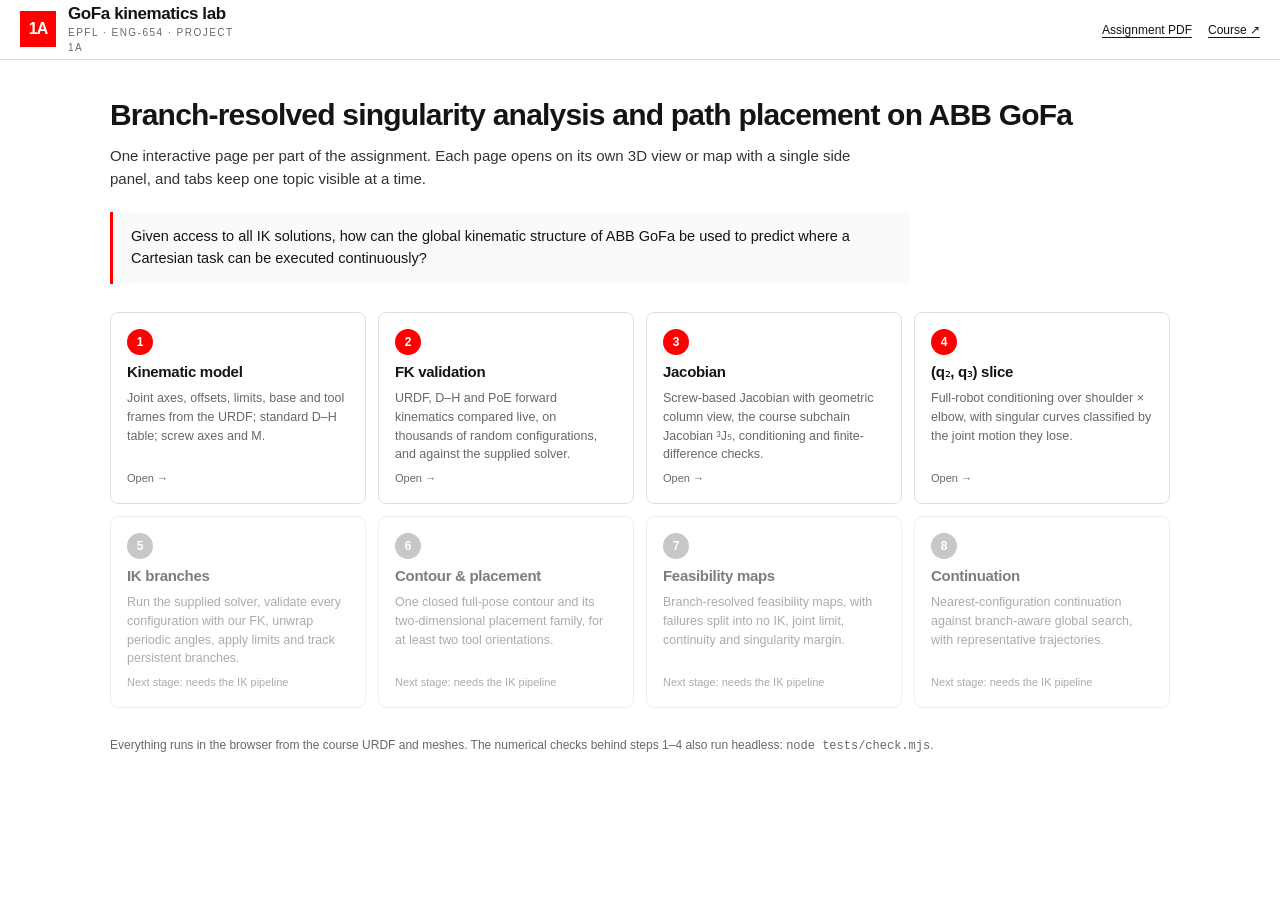
==== index.html @ 04ce92ba "GoFa kinematics lab: site skeleton and steps 1-4 (model, FK validation, Jacobian, q2-q3 slice) + ass" ====
<!doctype html>
<html lang="en">
<head>
  <meta charset="utf-8">
  <meta name="viewport" content="width=device-width, initial-scale=1">
  <title>GoFa kinematics lab · ENG-654 Project 1A</title>
  <link rel="icon" href="assets/icon.svg" type="image/svg+xml">
  <link rel="stylesheet" href="css/style.css">
</head>
<body>
<header class="top">
  <a class="brand" href="index.html"><span class="brand-mark">1A</span>
    <span><strong class="brand-name">GoFa kinematics lab</strong><span class="brand-subtitle">EPFL · ENG-654 · Project 1A</span></span></a>
  <nav class="top-links"><a href="docs/project_1A.pdf" target="_blank" rel="noopener">Assignment PDF</a><a href="https://epfl-lasa.github.io/eng-654/" target="_blank" rel="noopener">Course ↗</a></nav>
</header>
<main class="home">
  <h1>Branch-resolved singularity analysis and path placement on ABB GoFa</h1>
  <p class="lead">One interactive page per part of the assignment. Each page opens on its own 3D view or map with a single side panel, and tabs keep one topic visible at a time.</p>
  <div class="question">Given access to all IK solutions, how can the global kinematic structure of ABB GoFa be used to predict where a Cartesian task can be executed continuously?</div>
  <div class="grid-cards" id="cards"></div>
  <p class="note" style="margin-top:28px">Everything runs in the browser from the course URDF and meshes. The numerical checks behind steps 1–4 also run headless: <code>node tests/check.mjs</code>.</p>
</main>
<script type="module">
  import { STEPS } from './js/ui.js';
  const blurbs = {
    1: 'Joint axes, offsets, limits, base and tool frames from the URDF; standard D–H table; screw axes and M.',
    2: 'URDF, D–H and PoE forward kinematics compared live, on thousands of random configurations, and against the supplied solver.',
    3: 'Screw-based Jacobian with geometric column view, the course subchain Jacobian ³J₅, conditioning and finite-difference checks.',
    4: 'Full-robot conditioning over shoulder × elbow, with singular curves classified by the joint motion they lose.',
    5: 'Run the supplied solver, validate every configuration with our FK, unwrap periodic angles, apply limits and track persistent branches.',
    6: 'One closed full-pose contour and its two-dimensional placement family, for at least two tool orientations.',
    7: 'Branch-resolved feasibility maps, with failures split into no IK, joint limit, continuity and singularity margin.',
    8: 'Nearest-configuration continuation against branch-aware global search, with representative trajectories.',
  };
  document.getElementById('cards').innerHTML = STEPS.map((s) => `
    <${s.soon ? 'div' : 'a'} class="pcard ${s.soon ? 'soon' : ''}" ${s.soon ? '' : `href="pages/${s.file}"`}>
      <span class="n">${s.n}</span><h2>${s.title}</h2><p>${blurbs[s.n]}</p>
      <span class="tag">${s.soon ? 'Next stage: needs the IK pipeline' : 'Open →'}</span>
    </${s.soon ? 'div' : 'a'}>`).join('');
</script>
</body>
</html>
---- css/style.css ----
:root {
  color-scheme: light;
  --red: #ff0000;
  --red-dark: #d90000;
  --ink: #141414;
  --muted: #686868;
  --line: #dfdfdf;
  --soft: #f5f5f5;
  --panel: #ffffff;
  --gold: #d4a017;
  --ok: #1f8a4c;
  --bad: #d90000;
  --radius: 8px;
  font-family: Inter, "Helvetica Neue", Arial, sans-serif;
  font-synthesis: none;
}
* { box-sizing: border-box; }
[hidden] { display: none !important; }
html, body { margin: 0; }
body { color: var(--ink); background: #fff; font-size: 13px; line-height: 1.5; }
a { color: inherit; text-underline-offset: 3px; }
code, .mono { font-family: "SFMono-Regular", Consolas, "Liberation Mono", monospace; font-size: 12px; }
h1, h2, h3 { letter-spacing: -.3px; margin: 0; }
p { margin: 0 0 10px; }

button, .button {
  display: inline-flex; align-items: center; gap: 6px; min-height: 32px; padding: 6px 11px;
  border: 1px solid var(--line); border-radius: 5px; background: #fff; color: var(--ink);
  font: inherit; font-weight: 500; text-decoration: none; cursor: pointer; transition: background .12s, border-color .12s;
}
button:hover, .button:hover { border-color: #a3a3a3; background: #f7f7f7; }
.button.primary, button.primary { background: var(--red); border-color: var(--red); color: #fff; }
.button.primary:hover, button.primary:hover { background: var(--red-dark); border-color: var(--red-dark); }
button.on { border-color: var(--ink); background: var(--ink); color: #fff; }
:focus-visible { outline: 2px solid var(--red); outline-offset: 2px; }
select, input[type="number"] { font: inherit; border: 1px solid #d4d4d4; border-radius: 5px; padding: 5px 7px; background: #fff; }
input[type="checkbox"], input[type="range"] { accent-color: var(--red); }

/* ---------- header and steps */
.top { display: flex; align-items: center; justify-content: space-between; gap: 16px; height: 60px; padding: 0 20px; border-bottom: 1px solid var(--line); }
.brand { display: flex; gap: 12px; align-items: center; text-decoration: none; min-width: 0; }
.brand-mark { display: grid; place-items: center; flex: 0 0 36px; height: 36px; background: var(--red); color: #fff; font-weight: 700; font-size: 16px; letter-spacing: -1px; }
.brand-name { display: block; font-size: 17px; font-weight: 650; letter-spacing: -.4px; line-height: 1.2; }
.brand-subtitle { display: block; color: var(--muted); font-size: 10px; letter-spacing: 1.5px; text-transform: uppercase; }
.top-links { display: flex; gap: 16px; font-size: 12px; white-space: nowrap; }

.steps { display: flex; gap: 6px; padding: 10px 20px; border-bottom: 1px solid var(--line); overflow-x: auto; scrollbar-width: thin; }
.step { display: flex; align-items: center; gap: 8px; flex: 1 0 150px; min-width: 150px; padding: 7px 10px; border: 1px solid var(--line); border-radius: 6px; text-decoration: none; }
.step:hover { border-color: #a3a3a3; }
.step-n { display: grid; place-items: center; flex: 0 0 22px; height: 22px; border-radius: 50%; border: 1px solid #bdbdbd; font-weight: 600; font-size: 11px; }
.step-t { display: flex; flex-direction: column; min-width: 0; line-height: 1.25; }
.step-t strong { font-size: 12px; font-weight: 600; white-space: nowrap; }
.step-t small { color: var(--muted); font-size: 10.5px; white-space: nowrap; overflow: hidden; text-overflow: ellipsis; }
.step.current { border-color: var(--red); box-shadow: inset 0 0 0 1px var(--red); }
.step.current .step-n { background: var(--red); border-color: var(--red); color: #fff; }
.step.soon { opacity: .45; cursor: default; }

/* ---------- workspace: viewer + one panel */
.work { display: grid; grid-template-columns: minmax(0, 1fr) 440px; height: calc(100dvh - 60px - 63px); min-height: 520px; }
.view { position: relative; min-width: 0; background: linear-gradient(#fafafa, #f0f0f0); border-right: 1px solid var(--line); }
.view canvas { display: block; width: 100%; height: 100%; }
.view-tools { position: absolute; top: 12px; left: 12px; right: 12px; display: flex; flex-wrap: wrap; gap: 6px; pointer-events: none; }
.view-tools > * { pointer-events: auto; }
.view-tools .group { display: flex; gap: 0; background: #fff; border: 1px solid var(--line); border-radius: 6px; overflow: hidden; }
.view-tools .group button { border: 0; border-radius: 0; min-height: 28px; padding: 4px 9px; font-size: 12px; }
.view-tools .group button + button { border-left: 1px solid var(--line); }
.view-legend { position: absolute; left: 12px; bottom: 12px; display: flex; flex-wrap: wrap; gap: 10px; padding: 6px 10px; background: rgba(255,255,255,.9); border: 1px solid var(--line); border-radius: 6px; font-size: 11px; color: var(--muted); }
.dot { display: inline-block; width: 9px; height: 9px; border-radius: 50%; margin-right: 4px; vertical-align: -1px; }
.view-status { position: absolute; inset: 0; display: grid; place-items: center; color: var(--muted); }
.view-plot { position: absolute; inset: 0; padding: 56px 16px 16px; overflow: auto; background: #fff; }

.panel { display: flex; flex-direction: column; min-width: 0; min-height: 0; background: var(--panel); }
.panel-head { padding: 16px 18px 0; }
.panel-head .eyebrow { color: var(--red); font-size: 10px; font-weight: 600; letter-spacing: 1.4px; text-transform: uppercase; }
.panel-head h1 { font-size: 20px; font-weight: 650; margin: 2px 0 6px; }
.panel-head p { color: var(--muted); }
.tabs { display: flex; gap: 2px; padding: 0 18px; border-bottom: 1px solid var(--line); }
.tabs button { border: 0; border-bottom: 2px solid transparent; border-radius: 0; background: none; padding: 9px 10px 8px; color: var(--muted); font-weight: 550; }
.tabs button:hover { background: none; color: var(--ink); }
.tabs button.active { color: var(--ink); border-bottom-color: var(--red); }
.panel-body { flex: 1; overflow: auto; padding: 16px 18px 20px; }
.panel-foot { display: flex; justify-content: space-between; gap: 8px; padding: 10px 18px; border-top: 1px solid var(--line); }

.card { border: 1px solid var(--line); border-radius: var(--radius); padding: 12px 14px; margin-bottom: 12px; }
.card h3 { font-size: 13px; font-weight: 650; margin-bottom: 6px; }
.card .sub { color: var(--muted); font-size: 12px; }
.label { color: #555; font-size: 10px; font-weight: 600; letter-spacing: 1.2px; text-transform: uppercase; margin: 14px 0 6px; }
.label:first-child { margin-top: 0; }
.note { color: var(--muted); font-size: 12px; }
.callout { border-left: 3px solid var(--red); background: #fff6f6; padding: 8px 12px; border-radius: 0 6px 6px 0; margin: 10px 0; font-size: 12.5px; }
.row { display: flex; gap: 8px; align-items: center; flex-wrap: wrap; }
.chips { display: flex; flex-wrap: wrap; gap: 6px; }
.chip { display: inline-flex; gap: 5px; align-items: center; padding: 3px 8px; border-radius: 999px; background: var(--soft); font-size: 11.5px; }
.pass { color: var(--ok); font-weight: 600; }
.fail { color: var(--bad); font-weight: 600; }
.toggle { display: flex; gap: 7px; align-items: center; padding: 3px 0; cursor: pointer; }

/* ---------- tables */
table { border-collapse: collapse; width: 100%; font-size: 12px; }
th, td { padding: 5px 6px; border-bottom: 1px solid #eee; text-align: right; white-space: nowrap; }
th { color: var(--muted); font-weight: 600; font-size: 11px; }
th:first-child, td:first-child { text-align: left; }
.mat td { font-family: "SFMono-Regular", Consolas, monospace; font-size: 11.5px; }
.mat .hl { background: #fff1f1; }
.mat .zero { color: #bbb; }
.mat .block { background: #f4f7ff; }
.scroll-x { overflow-x: auto; }

/* ---------- sliders */
.sliders { display: grid; gap: 4px; }
.slider { display: grid; grid-template-columns: 26px 1fr 58px; gap: 8px; align-items: center; }
.slider-name { font-weight: 600; }
.slider input { width: 100%; }
.slider output { font-family: "SFMono-Regular", Consolas, monospace; font-size: 11.5px; text-align: right; color: var(--muted); }

/* ---------- metric tiles */
.tiles { display: grid; grid-template-columns: repeat(auto-fit, minmax(110px, 1fr)); gap: 8px; margin-bottom: 12px; }
.tile { border: 1px solid var(--line); border-radius: 6px; padding: 8px 10px; }
.tile small { display: block; color: var(--muted); font-size: 10.5px; }
.tile b { font-size: 16px; font-weight: 650; font-variant-numeric: tabular-nums; }

/* ---------- home page */
.home { max-width: 1100px; margin: 0 auto; padding: 32px 20px 60px; }
.home h1 { font-size: 30px; font-weight: 700; letter-spacing: -.8px; margin-bottom: 8px; }
.home .lead { font-size: 15px; color: #333; max-width: 760px; }
.question { margin: 22px 0 28px; padding: 14px 18px; border-left: 3px solid var(--red); background: #fafafa; font-size: 14.5px; max-width: 800px; }
.grid-cards { display: grid; grid-template-columns: repeat(auto-fill, minmax(240px, 1fr)); gap: 12px; }
.pcard { display: flex; flex-direction: column; gap: 6px; padding: 16px; border: 1px solid var(--line); border-radius: var(--radius); text-decoration: none; min-height: 150px; }
a.pcard:hover { border-color: var(--red); }
.pcard .n { display: grid; place-items: center; width: 26px; height: 26px; border-radius: 50%; background: var(--red); color: #fff; font-weight: 650; font-size: 12px; }
.pcard.soon { opacity: .55; }
.pcard.soon .n { background: #9a9a9a; }
.pcard h2 { font-size: 15px; font-weight: 650; }
.pcard p { color: var(--muted); font-size: 12.5px; margin: 0; }
.pcard .tag { margin-top: auto; font-size: 11px; color: var(--muted); }

.katex { font-size: 1.02em; }
.katex-display { margin: .5em 0; overflow-x: auto; overflow-y: hidden; }

@media (max-width: 980px) {
  .work { grid-template-columns: 1fr; height: auto; }
  .view { height: 58vh; border-right: 0; border-bottom: 1px solid var(--line); }
  .panel-body { overflow: visible; }
  .top-links a:first-child { display: none; }
}

/* ---------- floating joint dock over the viewer */
.dock { position: absolute; right: 12px; bottom: 12px; width: 270px; background: rgba(255,255,255,.96); border: 1px solid var(--line); border-radius: 8px; box-shadow: 0 4px 16px rgba(0,0,0,.06); }
.dock summary { cursor: pointer; padding: 8px 12px; font-weight: 600; font-size: 12px; list-style: none; display: flex; justify-content: space-between; }
.dock summary::after { content: "▾"; color: var(--muted); }
.dock[open] summary::after { content: "▴"; }
.dock .dock-body { padding: 0 12px 10px; }
.colpick { display: grid; grid-template-columns: repeat(6, 1fr); gap: 4px; margin-bottom: 10px; }
.colpick button { justify-content: center; padding: 4px 0; min-height: 28px; }
@media (max-width: 980px) { .dock { position: static; width: auto; margin: 8px; } .view-legend { display: none; } }

/* ---------- slice page */
.heat { position: absolute; inset: 0; }
.heat canvas { display: block; width: 100%; height: 100%; cursor: crosshair; }
.inset { position: absolute; top: 56px; right: 12px; width: 260px; height: 230px; background: linear-gradient(#fafafa, #efefef); border: 1px solid var(--line); border-radius: 8px; overflow: hidden; }
.inset .cap { position: absolute; left: 8px; top: 6px; font-size: 11px; color: var(--muted); z-index: 2; }
.progress { position: absolute; left: 50%; top: 50%; transform: translate(-50%,-50%); background: #fff; border: 1px solid var(--line); border-radius: 6px; padding: 8px 14px; font-size: 12px; }
.bar { display: grid; grid-template-columns: 28px 1fr 46px; gap: 6px; align-items: center; margin: 2px 0; font-size: 11.5px; }
.bar span.track { height: 9px; background: var(--soft); border-radius: 3px; overflow: hidden; }
.bar span.fill { display: block; height: 100%; }
select.full { width: 100%; }
@media (max-width: 980px) { .inset { width: 150px; height: 140px; top: 48px; } }
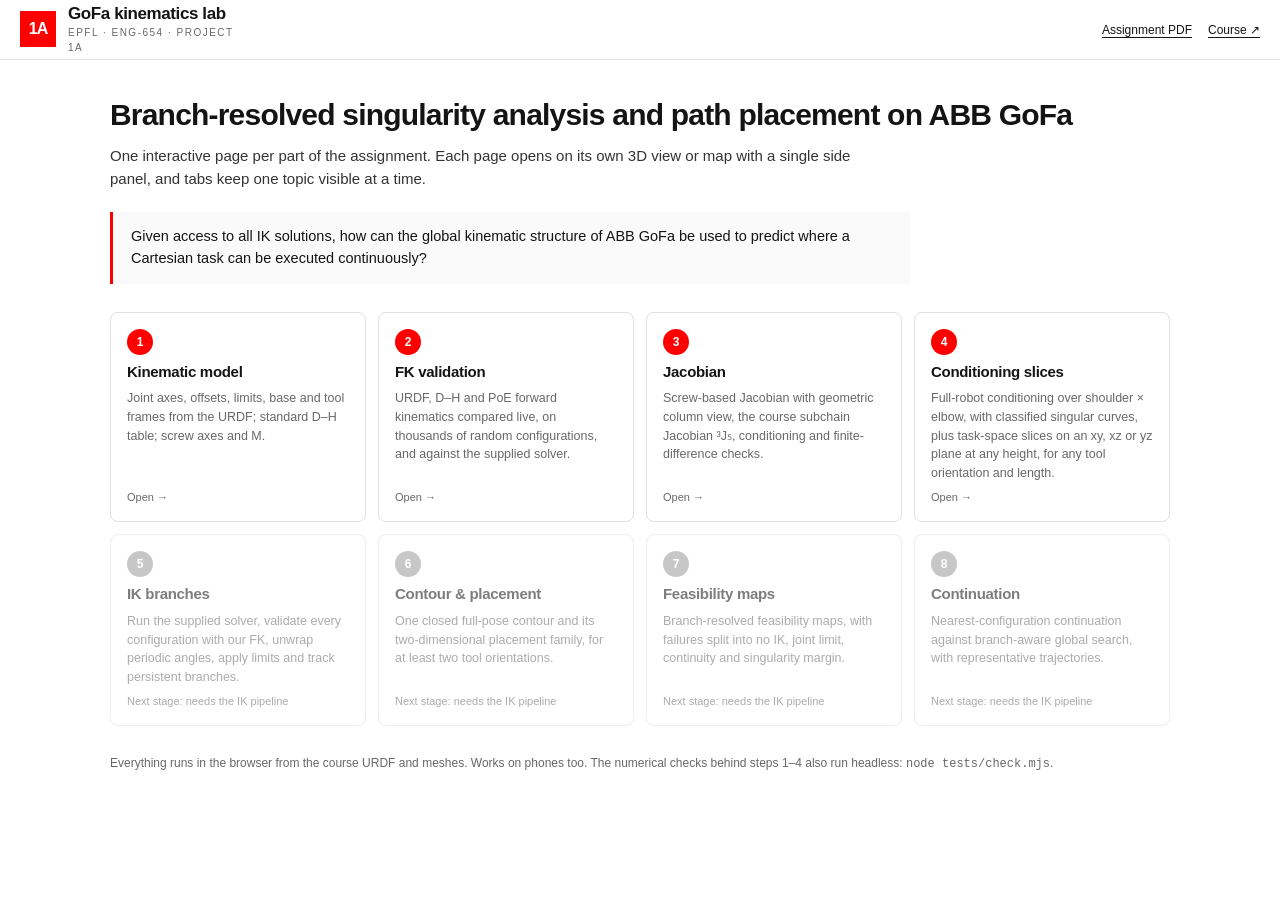
==== commit 3660eb3e: "Task-space plane slice (xy/xz/yz, offset, tool), browser IK, phone layout - js/ik.js: all-solutions " ====
--- a/index.html
+++ b/index.html
@@ -18,7 +18,7 @@
   <p class="lead">One interactive page per part of the assignment. Each page opens on its own 3D view or map with a single side panel, and tabs keep one topic visible at a time.</p>
   <div class="question">Given access to all IK solutions, how can the global kinematic structure of ABB GoFa be used to predict where a Cartesian task can be executed continuously?</div>
   <div class="grid-cards" id="cards"></div>
-  <p class="note" style="margin-top:28px">Everything runs in the browser from the course URDF and meshes. The numerical checks behind steps 1–4 also run headless: <code>node tests/check.mjs</code>.</p>
+  <p class="note" style="margin-top:28px">Everything runs in the browser from the course URDF and meshes. Works on phones too. The numerical checks behind steps 1–4 also run headless: <code>node tests/check.mjs</code>.</p>
 </main>
 <script type="module">
   import { STEPS } from './js/ui.js';
@@ -26,7 +26,7 @@
     1: 'Joint axes, offsets, limits, base and tool frames from the URDF; standard D–H table; screw axes and M.',
     2: 'URDF, D–H and PoE forward kinematics compared live, on thousands of random configurations, and against the supplied solver.',
     3: 'Screw-based Jacobian with geometric column view, the course subchain Jacobian ³J₅, conditioning and finite-difference checks.',
-    4: 'Full-robot conditioning over shoulder × elbow, with singular curves classified by the joint motion they lose.',
+    4: 'Full-robot conditioning over shoulder × elbow, with classified singular curves, plus task-space slices on an xy, xz or yz plane at any height, for any tool orientation and length.',
     5: 'Run the supplied solver, validate every configuration with our FK, unwrap periodic angles, apply limits and track persistent branches.',
     6: 'One closed full-pose contour and its two-dimensional placement family, for at least two tool orientations.',
     7: 'Branch-resolved feasibility maps, with failures split into no IK, joint limit, continuity and singularity margin.',
--- a/css/style.css
+++ b/css/style.css
@@ -165,3 +165,58 @@
 .bar span.fill { display: block; height: 100%; }
 select.full { width: 100%; }
 @media (max-width: 980px) { .inset { width: 150px; height: 140px; top: 48px; } }
+
+/* ---------- map pages: mode switch, segmented controls, solution table */
+.view-tools { z-index: 3; }
+.inset, .view-legend, .progress { z-index: 2; }
+.view-tools .group a { display: inline-flex; align-items: center; min-height: 28px; padding: 4px 10px; font-size: 12px; font-weight: 500; text-decoration: none; color: var(--ink); background: #fff; }
+.view-tools .group a + a { border-left: 1px solid var(--line); }
+.view-tools .group a:hover { background: #f7f7f7; }
+.view-tools .group a.on { background: var(--red); color: #fff; }
+.view-tools select { min-height: 30px; font-size: 12px; max-width: 100%; }
+.slider.wide { grid-template-columns: 90px 1fr 50px; }
+.seg { display: flex; border: 1px solid var(--line); border-radius: 6px; overflow: hidden; }
+.seg.wrap { flex-wrap: wrap; }
+.seg button { flex: 1 1 auto; justify-content: center; border: 0; border-radius: 0; min-height: 32px; padding: 5px 8px; font-size: 12px; }
+.seg button + button { border-left: 1px solid var(--line); }
+.seg + .slider, .seg + .note { margin-top: 8px; }
+table.sols td, table.sols th { padding: 4px 5px; font-size: 11.5px; font-variant-numeric: tabular-nums; }
+table.sols tr[data-i] { cursor: pointer; }
+table.sols tr[data-i]:hover td { background: #fafafa; }
+table.sols tr.sel td { background: #e9fbff; }
+table.sols tr.out td { color: #a0a0a0; text-decoration: line-through; }
+.heat canvas { touch-action: pan-y pinch-zoom; }
+
+/* ---------- phones and narrow screens */
+@media (max-width: 980px) {
+  .top { height: 52px; padding: 0 12px; }
+  .brand-name { font-size: 15px; }
+  .brand-subtitle { font-size: 9px; letter-spacing: 1px; }
+  .steps { padding: 8px 12px; }
+  .step { flex: 0 0 auto; min-width: 0; }
+  .step:not(.current) .step-t small { display: none; }
+  .panel-head { padding: 14px 14px 0; }
+  .panel-head h1 { font-size: 18px; }
+  .tabs { padding: 0 10px; overflow-x: auto; scrollbar-width: none; }
+  .tabs button { flex: 0 0 auto; }
+  .panel-body { padding: 14px 14px 18px; }
+  .panel-foot { padding: 10px 14px; }
+  .view-legend { display: flex; }
+  .view:not(.mapview) .view-legend { display: none; }
+  .home { padding: 20px 14px 40px; }
+  .home h1 { font-size: 23px; }
+  /* map pages: stack tools, map, legend and 3D inset instead of overlapping them */
+  .view.mapview { height: auto; display: flex; flex-direction: column; background: #fff; }
+  .mapview .view-tools { position: static; padding: 8px; }
+  .mapview .heat { position: relative; inset: auto; height: min(92vw, 62vh); }
+  .mapview .view-legend { position: static; margin: 6px 8px 0; }
+  .mapview .inset { position: relative; top: auto; right: auto; width: auto; height: 260px; margin: 8px; }
+  .mapview .progress { top: 40%; }
+  .slider { grid-template-columns: 26px 1fr 52px; }
+  .slider.wide { grid-template-columns: 78px 1fr 46px; }
+  input[type="range"] { min-height: 28px; }
+}
+@media (max-width: 980px) {
+  /* keep the joint dock inside the 3D view on phones (collapsed by default, scrolls when opened) */
+  .dock { position: absolute; left: 8px; right: 8px; bottom: 8px; width: auto; margin: 0; max-height: 55%; overflow: auto; z-index: 3; }
+}
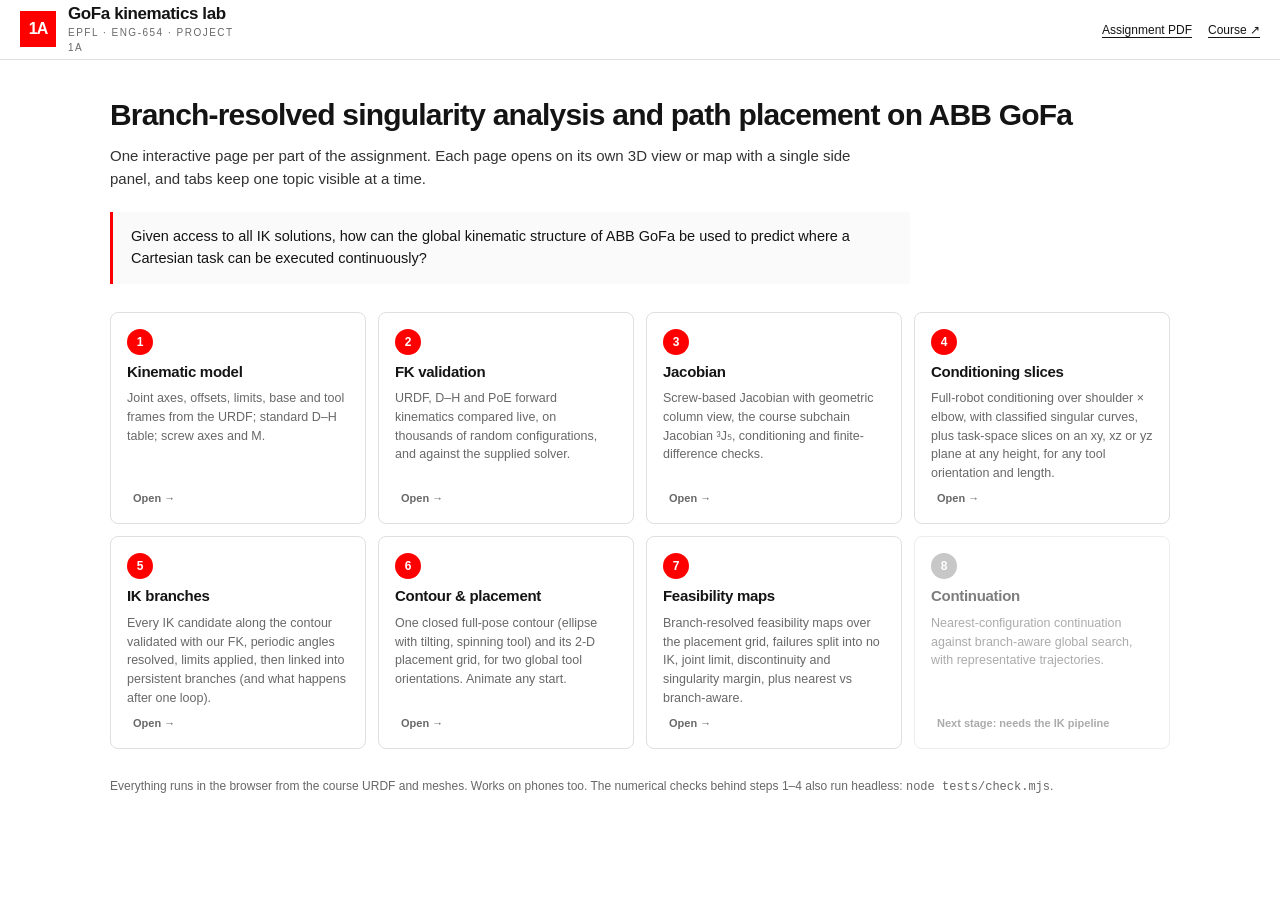
==== commit 62b7a296: "Steps 5-7: IK branches, contour & placement family, feasibility maps - js/tasks.js: closed full-pose" ====
--- a/index.html
+++ b/index.html
@@ -27,9 +27,9 @@
     2: 'URDF, D–H and PoE forward kinematics compared live, on thousands of random configurations, and against the supplied solver.',
     3: 'Screw-based Jacobian with geometric column view, the course subchain Jacobian ³J₅, conditioning and finite-difference checks.',
     4: 'Full-robot conditioning over shoulder × elbow, with classified singular curves, plus task-space slices on an xy, xz or yz plane at any height, for any tool orientation and length.',
-    5: 'Run the supplied solver, validate every configuration with our FK, unwrap periodic angles, apply limits and track persistent branches.',
-    6: 'One closed full-pose contour and its two-dimensional placement family, for at least two tool orientations.',
-    7: 'Branch-resolved feasibility maps, with failures split into no IK, joint limit, continuity and singularity margin.',
+    5: 'Every IK candidate along the contour validated with our FK, periodic angles resolved, limits applied, then linked into persistent branches (and what happens after one loop).',
+    6: 'One closed full-pose contour (ellipse with tilting, spinning tool) and its 2-D placement grid, for two global tool orientations. Animate any start.',
+    7: 'Branch-resolved feasibility maps over the placement grid, failures split into no IK, joint limit, discontinuity and singularity margin, plus nearest vs branch-aware.',
     8: 'Nearest-configuration continuation against branch-aware global search, with representative trajectories.',
   };
   document.getElementById('cards').innerHTML = STEPS.map((s) => `
--- a/css/style.css
+++ b/css/style.css
@@ -220,3 +220,19 @@
   /* keep the joint dock inside the 3D view on phones (collapsed by default, scrolls when opened) */
   .dock { position: absolute; left: 8px; right: 8px; bottom: 8px; width: auto; margin: 0; max-height: 55%; overflow: auto; z-index: 3; }
 }
+
+/* ---------- steps 5–7 */
+.field { display: grid; grid-template-columns: 24px 1fr; gap: 8px; align-items: center; margin-bottom: 6px; font-size: 12px; font-weight: 600; }
+.field select, select.full { width: 100%; min-height: 30px; font-size: 12px; }
+canvas.plot { display: block; width: 100%; height: 170px; margin-bottom: 6px; }
+table.starts td, table.starts th { padding: 4px 6px; font-size: 11.5px; white-space: nowrap; }
+table.starts tr[data-i] { cursor: pointer; }
+table.starts tr[data-i]:hover td { background: #fafafa; }
+table.starts tr.sel td { background: #e9fbff; }
+.tag { display: inline-block; padding: 1px 6px; border-radius: 9px; font-size: 10.5px; font-weight: 600; color: #fff; }
+.minimaps { display: grid; grid-template-columns: repeat(3, minmax(0, 1fr)); gap: 8px; padding: 0 12px 12px; }
+.minimap { border: 1px solid var(--line); border-radius: 6px; padding: 4px; background: #fff; cursor: pointer; }
+.minimap.on { outline: 2px solid var(--red); }
+.minimap canvas { display: block; width: 100%; aspect-ratio: 1; }
+.minimap small { display: block; font-size: 10px; color: var(--muted); padding: 2px 2px 0; white-space: nowrap; overflow: hidden; text-overflow: ellipsis; }
+@media (max-width: 980px) { .minimaps { grid-template-columns: repeat(2, minmax(0, 1fr)); padding: 0 8px 8px; } }
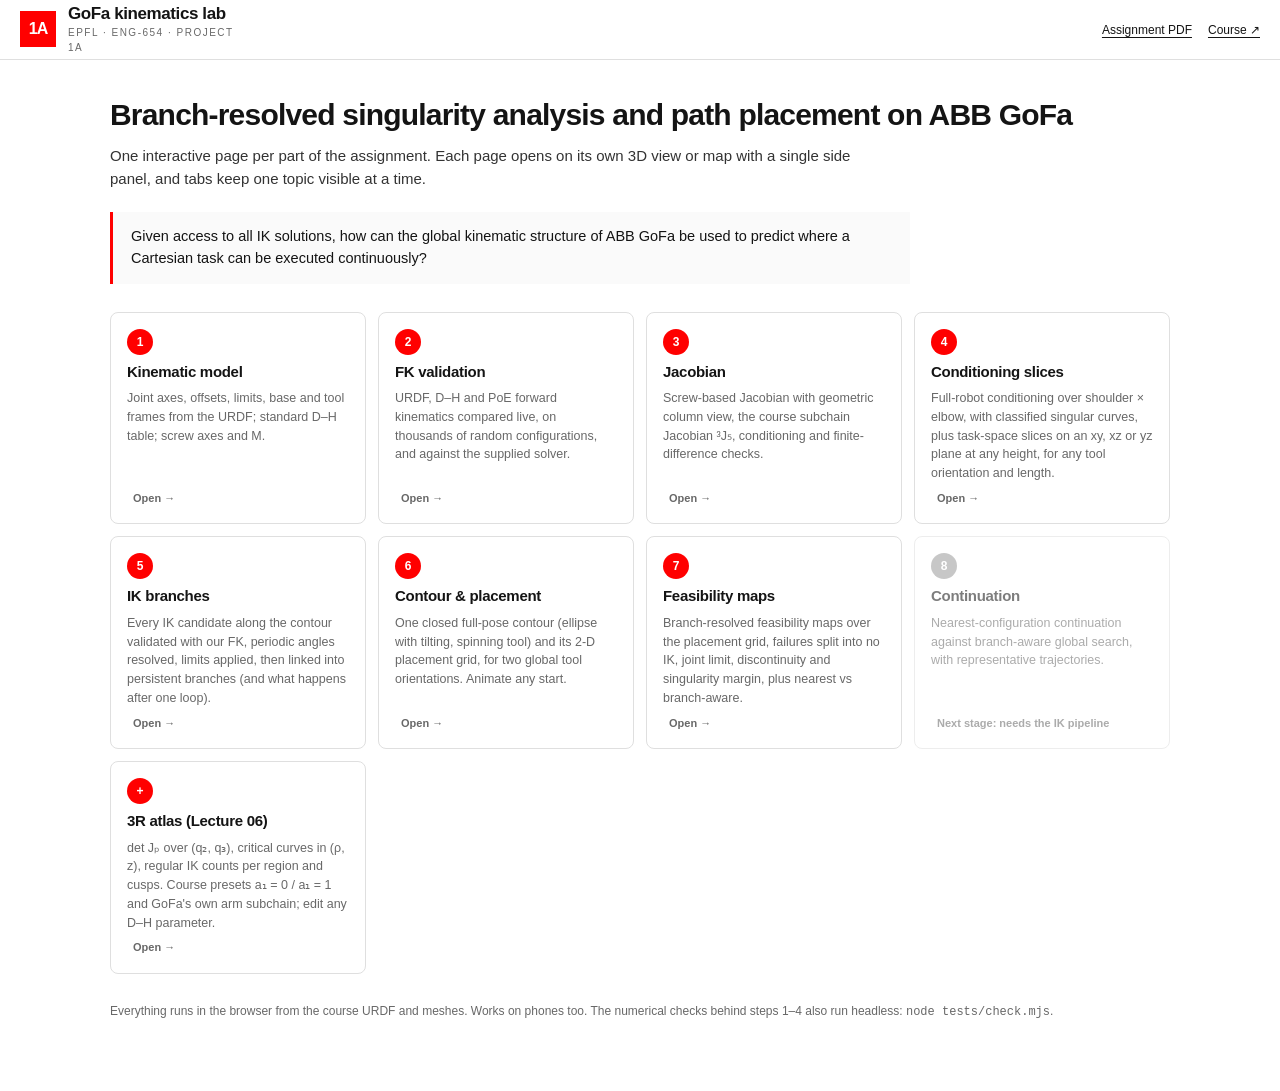
==== commit aed7d707: "Add 3R atlas page (Lecture 06): det Jp, critical curves, IK counts, cusps - js/atlas.js: general 3R " ====
--- a/index.html
+++ b/index.html
@@ -36,7 +36,11 @@
     <${s.soon ? 'div' : 'a'} class="pcard ${s.soon ? 'soon' : ''}" ${s.soon ? '' : `href="pages/${s.file}"`}>
       <span class="n">${s.n}</span><h2>${s.title}</h2><p>${blurbs[s.n]}</p>
       <span class="tag">${s.soon ? 'Next stage: needs the IK pipeline' : 'Open →'}</span>
-    </${s.soon ? 'div' : 'a'}>`).join('');
+    </${s.soon ? 'div' : 'a'}>`).join('') + `
+    <a class="pcard" href="pages/atlas.html">
+      <span class="n">+</span><h2>3R atlas (Lecture 06)</h2><p>det Jₚ over (q₂, q₃), critical curves in (ρ, z), regular IK counts per region and cusps. Course presets a₁ = 0 / a₁ = 1 and GoFa's own arm subchain; edit any D–H parameter.</p>
+      <span class="tag">Open →</span>
+    </a>`;
 </script>
 </body>
 </html>
--- a/css/style.css
+++ b/css/style.css
@@ -236,3 +236,21 @@
 .minimap canvas { display: block; width: 100%; aspect-ratio: 1; }
 .minimap small { display: block; font-size: 10px; color: var(--muted); padding: 2px 2px 0; white-space: nowrap; overflow: hidden; text-overflow: ellipsis; }
 @media (max-width: 980px) { .minimaps { grid-template-columns: repeat(2, minmax(0, 1fr)); padding: 0 8px 8px; } }
+
+/* ---------- 3R atlas */
+.twin { position: absolute; inset: 54px 12px 64px; display: grid; grid-template-columns: 1fr 1fr; gap: 12px; }
+.twin .pane { position: relative; border: 1px solid var(--line); border-radius: 8px; background: #fff; display: flex; flex-direction: column; min-height: 0; }
+.twin .pane-head { display: flex; justify-content: space-between; align-items: baseline; gap: 8px; padding: 8px 10px 0; font-size: 13px; }
+.twin .pane-head small { color: var(--muted); font-size: 10.5px; text-align: right; }
+.twin canvas { flex: 1; width: 100%; min-height: 0; cursor: crosshair; touch-action: pan-y pinch-zoom; }
+.numgrid { display: grid; grid-template-columns: repeat(4, minmax(0, 1fr)); gap: 6px; margin: 10px 0; }
+.num { display: flex; flex-direction: column; gap: 2px; font-size: 11px; color: #555; }
+.num input { width: 100%; min-height: 30px; padding: 3px 6px; border: 1px solid var(--line); border-radius: 5px; font: inherit; font-size: 13px; color: var(--ink); }
+.formula { font-family: ui-monospace, Menlo, monospace; font-size: 12px; background: #f3f3f3; border-left: 3px solid #555; padding: 8px 10px; }
+.chip { border: 1.5px solid currentColor; background: #fff; border-radius: 5px; padding: 3px 9px; font-weight: 650; font-size: 12px; min-height: 28px; }
+.chip.on { color: #fff !important; }
+@media (max-width: 980px) {
+  .twin { position: static; grid-template-columns: 1fr; padding: 0 8px; }
+  .twin .pane { height: min(100vw, 70vh); }
+  .numgrid { grid-template-columns: repeat(3, minmax(0, 1fr)); }
+}
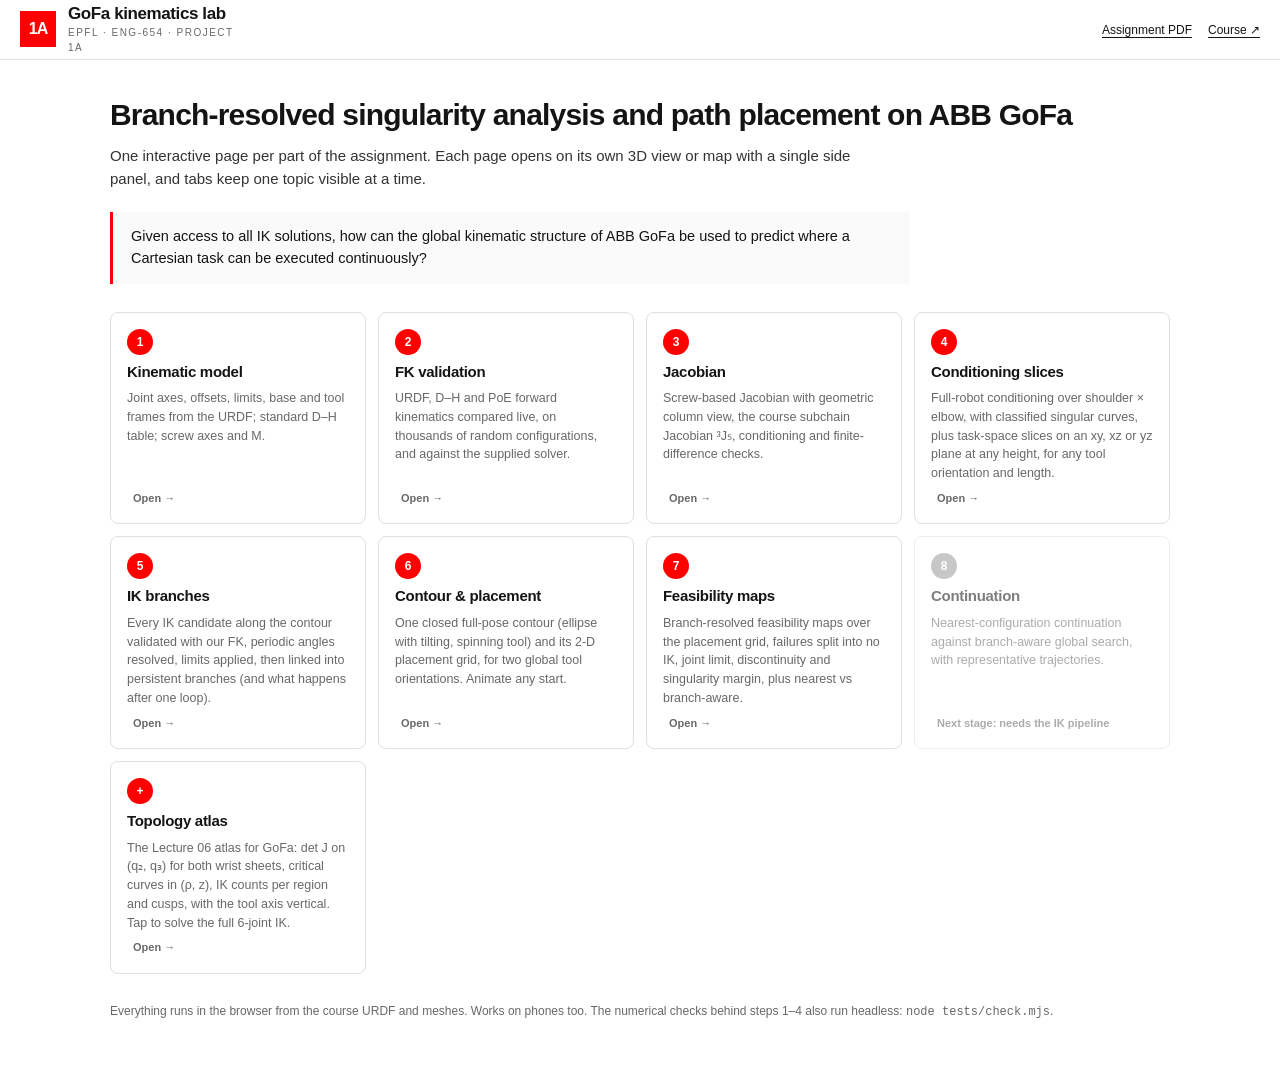
==== commit 30d94a4c: "Topology atlas for GoFa (replaces the 3R atlas) The Lecture 06 picture for the real robot: with the " ====
--- a/index.html
+++ b/index.html
@@ -38,7 +38,7 @@
       <span class="tag">${s.soon ? 'Next stage: needs the IK pipeline' : 'Open →'}</span>
     </${s.soon ? 'div' : 'a'}>`).join('') + `
     <a class="pcard" href="pages/atlas.html">
-      <span class="n">+</span><h2>3R atlas (Lecture 06)</h2><p>det Jₚ over (q₂, q₃), critical curves in (ρ, z), regular IK counts per region and cusps. Course presets a₁ = 0 / a₁ = 1 and GoFa's own arm subchain; edit any D–H parameter.</p>
+      <span class="n">+</span><h2>Topology atlas</h2><p>The Lecture 06 atlas for GoFa: det J on (q₂, q₃) for both wrist sheets, critical curves in (ρ, z), IK counts per region and cusps, with the tool axis vertical. Tap to solve the full 6-joint IK.</p>
       <span class="tag">Open →</span>
     </a>`;
 </script>
--- a/css/style.css
+++ b/css/style.css
@@ -254,3 +254,10 @@
   .twin .pane { height: min(100vw, 70vh); }
   .numgrid { grid-template-columns: repeat(3, minmax(0, 1fr)); }
 }
+.robot3d { position: relative; height: 240px; border: 1px solid var(--line); border-radius: 8px; overflow: hidden; margin-bottom: 10px; background: #fafafa; }
+.robot3d canvas { width: 100%; height: 100%; display: block; }
+.robot3d .cap { position: absolute; left: 8px; top: 6px; font-size: 11px; color: var(--muted); z-index: 1; }
+@media (max-width: 980px) { .twin .pane.stack { height: auto; } }
+.quad { flex: 1; min-height: 0; display: grid; grid-template-columns: 1fr 1fr; grid-template-rows: 1fr 1fr; gap: 2px; padding: 2px 4px 4px; }
+.quad canvas { width: 100%; height: 100%; min-height: 0; cursor: crosshair; touch-action: pan-y pinch-zoom; }
+@media (max-width: 980px) { .quad { height: auto; grid-template-rows: auto auto; gap: 6px; } .quad canvas { height: auto; aspect-ratio: 1; } }
